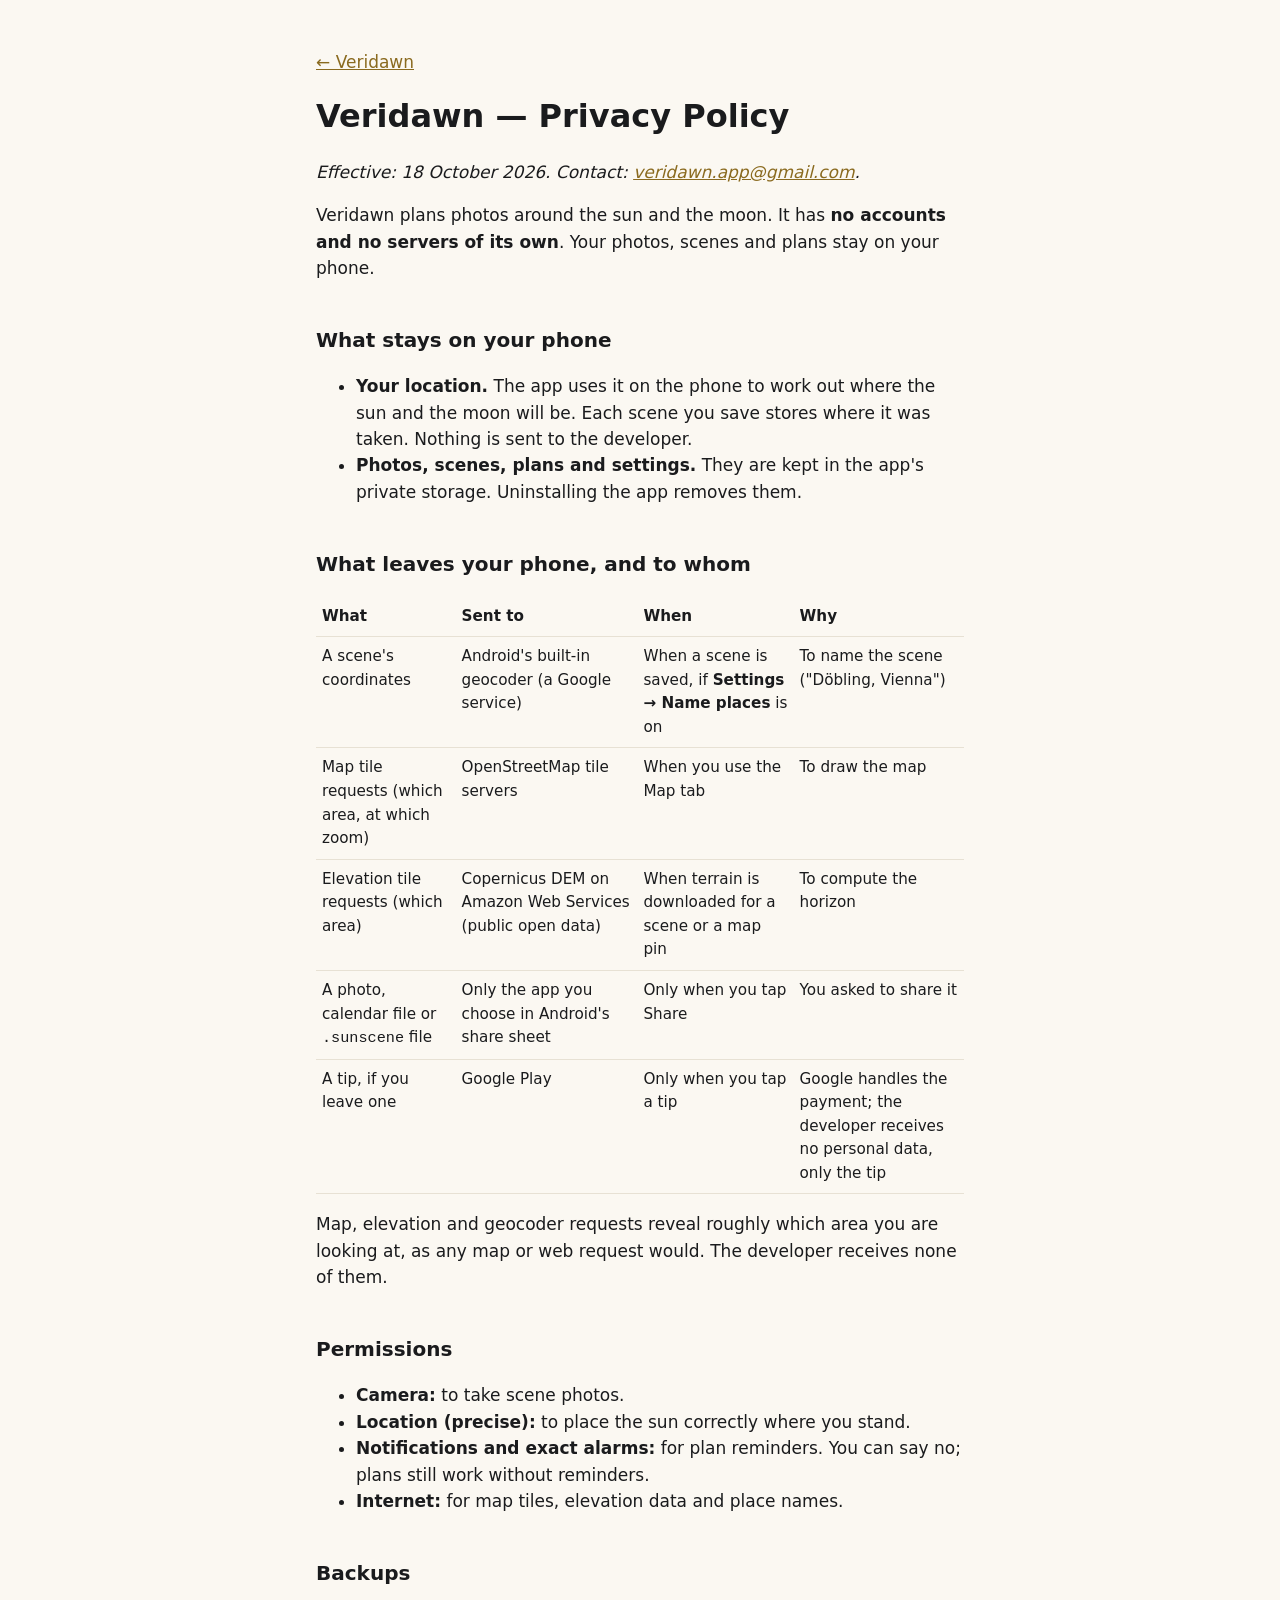
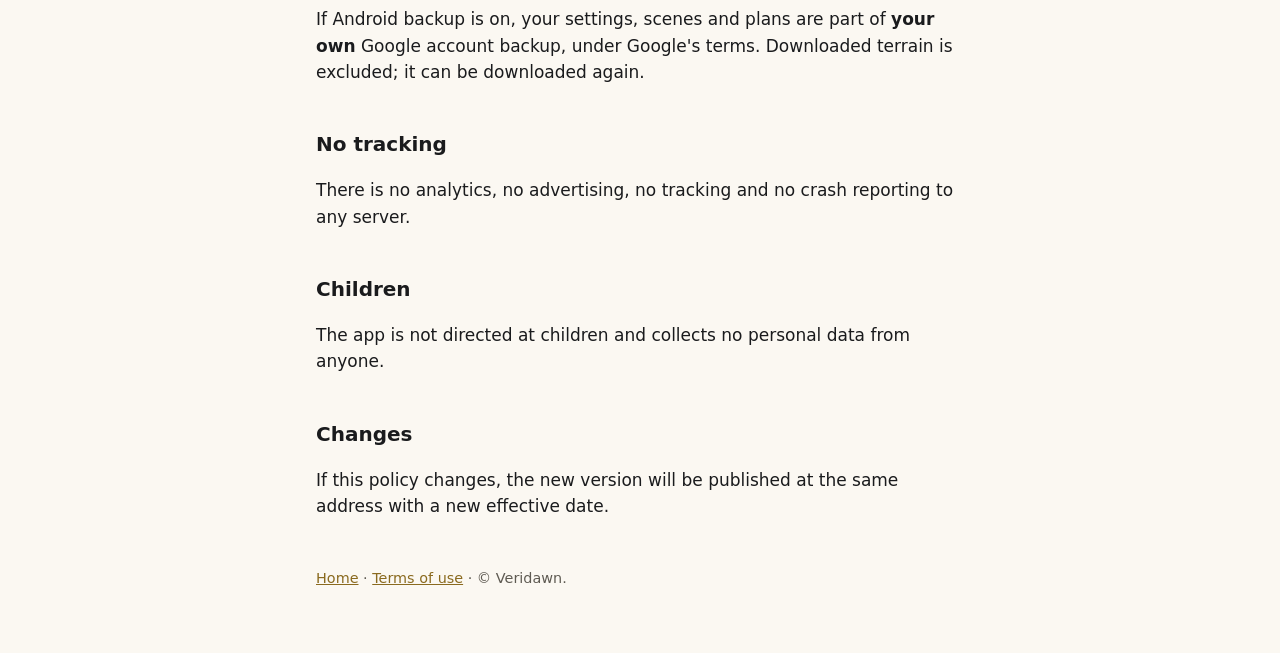
==== privacy.html @ 1ce49417 "Veridawn website" ====
<!doctype html>
<html lang="en">
<head>
  <meta charset="utf-8">
  <meta name="viewport" content="width=device-width, initial-scale=1">
  <title>Privacy policy · Veridawn</title>
  <meta name="description" content="Plan photos around the sun, the moon and the Milky Way. No ads, no tracking.">
  <link rel="icon" href="icon.png">
  <link rel="stylesheet" href="style.css">
</head>
<body>
<main>
  <p><a href="./">← Veridawn</a></p>
  <h1>Veridawn — Privacy Policy</h1>

  <p><em>Effective: 18 October 2026. Contact: <a href="mailto:veridawn.app@gmail.com">veridawn.app@gmail.com</a>.</em></p>

  <p>Veridawn plans photos around the sun and the moon. It has <strong>no accounts and no servers of its own</strong>.
    Your photos, scenes and plans stay on your phone.</p>

  <h2>What stays on your phone</h2>
  <ul>
    <li><strong>Your location.</strong> The app uses it on the phone to work out where the sun and the moon will be.
      Each scene you save stores where it was taken. Nothing is sent to the developer.</li>
    <li><strong>Photos, scenes, plans and settings.</strong> They are kept in the app's private storage. Uninstalling the
      app removes them.</li>
  </ul>

  <h2>What leaves your phone, and to whom</h2>
  <div class="table-wrap">
    <table>
      <thead>
        <tr><th>What</th><th>Sent to</th><th>When</th><th>Why</th></tr>
      </thead>
      <tbody>
        <tr><td>A scene's coordinates</td><td>Android's built-in geocoder (a Google service)</td>
          <td>When a scene is saved, if <strong>Settings → Name places</strong> is on</td>
          <td>To name the scene ("Döbling, Vienna")</td></tr>
        <tr><td>Map tile requests (which area, at which zoom)</td><td>OpenStreetMap tile servers</td>
          <td>When you use the Map tab</td><td>To draw the map</td></tr>
        <tr><td>Elevation tile requests (which area)</td><td>Copernicus DEM on Amazon Web Services (public open data)</td>
          <td>When terrain is downloaded for a scene or a map pin</td><td>To compute the horizon</td></tr>
        <tr><td>A photo, calendar file or <code>.sunscene</code> file</td><td>Only the app you choose in Android's share sheet</td>
          <td>Only when you tap Share</td><td>You asked to share it</td></tr>
        <tr><td>A tip, if you leave one</td><td>Google Play</td><td>Only when you tap a tip</td>
          <td>Google handles the payment; the developer receives no personal data, only the tip</td></tr>
      </tbody>
    </table>
  </div>

  <p>Map, elevation and geocoder requests reveal roughly which area you are looking at, as any map or web request would.
    The developer receives none of them.</p>

  <h2>Permissions</h2>
  <ul>
    <li><strong>Camera:</strong> to take scene photos.</li>
    <li><strong>Location (precise):</strong> to place the sun correctly where you stand.</li>
    <li><strong>Notifications and exact alarms:</strong> for plan reminders. You can say no; plans still work without
      reminders.</li>
    <li><strong>Internet:</strong> for map tiles, elevation data and place names.</li>
  </ul>

  <h2>Backups</h2>
  <p>If Android backup is on, your settings, scenes and plans are part of <strong>your own</strong> Google account backup,
    under Google's terms. Downloaded terrain is excluded; it can be downloaded again.</p>

  <h2>No tracking</h2>
  <p>There is no analytics, no advertising, no tracking and no crash reporting to any server.</p>

  <h2>Children</h2>
  <p>The app is not directed at children and collects no personal data from anyone.</p>

  <h2>Changes</h2>
  <p>If this policy changes, the new version will be published at the same address with a new effective date.</p>

  <footer><a href="./">Home</a> · <a href="terms.html">Terms of use</a> · © Veridawn.</footer>
</main>
</body>
</html>
---- style.css ----
:root { --bg: #FBF8F2; --fg: #1A1B1D; --muted: #5E5A52; --accent: #8A6A1F; --card: #FFFFFF; --line: #E7E1D4; --on-accent: #FFFFFF; }
@media (prefers-color-scheme: dark) {
  :root { --bg: #131416; --fg: #F1F2F4; --muted: #9EA1A8; --accent: #DDB65C; --card: #1D1E21; --line: #2A2C30; --on-accent: #131416; }
}
* { box-sizing: border-box; }
body { margin: 0; background: var(--bg); color: var(--fg); font: 17px/1.55 system-ui, -apple-system, "Segoe UI", Roboto, sans-serif; }
main { max-width: 680px; margin: 0 auto; padding: 32px 16px 64px; }
h1 { font-size: 2rem; margin: 0 0 4px; }
h2 { margin-top: 2.2em; font-size: 1.25rem; }
p.lead { color: var(--muted); font-size: 1.1rem; margin-top: 0; }
a { color: var(--accent); }
.card { background: var(--card); border: 1px solid var(--line); border-radius: 14px; padding: 16px 20px; margin: 16px 0; }
.button { display: inline-block; padding: 12px 20px; border-radius: 999px; background: var(--accent); color: var(--on-accent); text-decoration: none; font-weight: 600; }
table { border-collapse: collapse; width: 100%; font-size: 0.95rem; }
th, td { text-align: left; vertical-align: top; padding: 8px 6px; border-bottom: 1px solid var(--line); }
.table-wrap { overflow-x: auto; }
img.icon { width: 72px; height: 72px; border-radius: 18px; }
footer { margin-top: 48px; color: var(--muted); font-size: 0.9rem; }
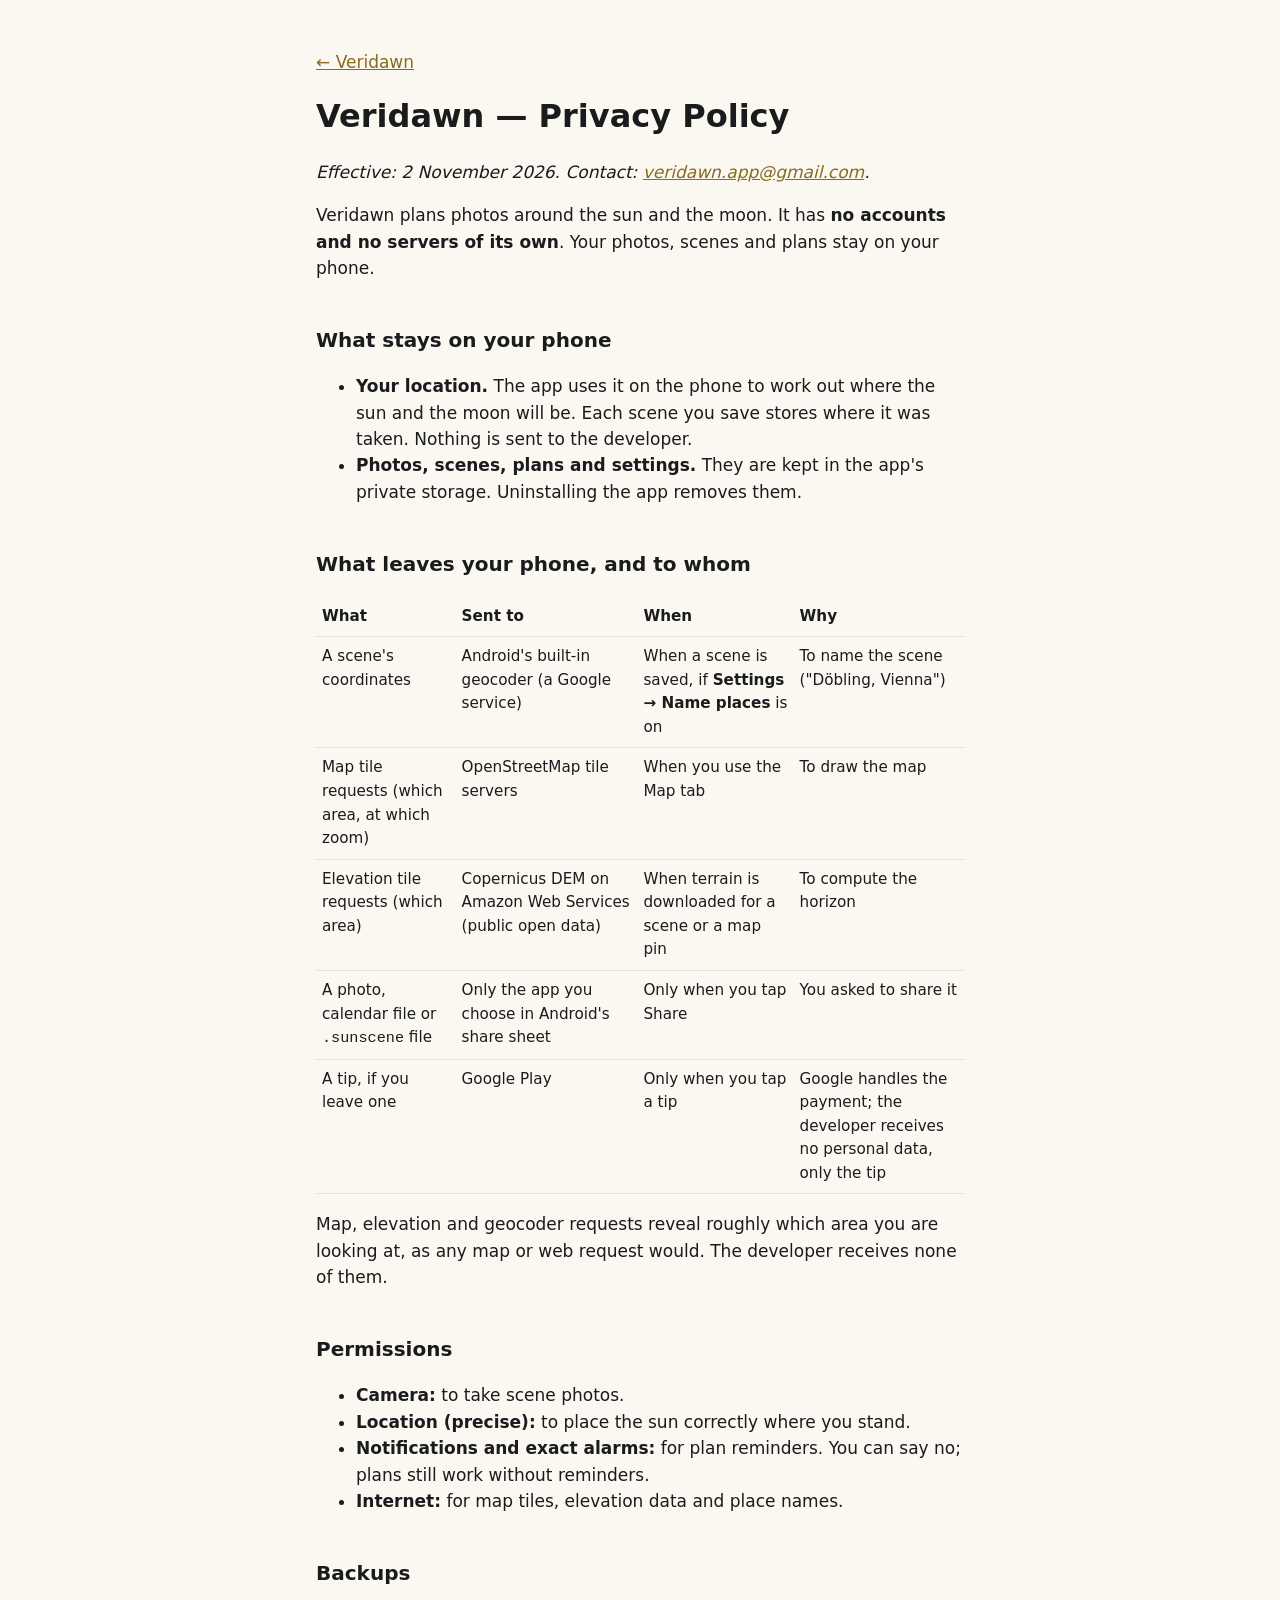
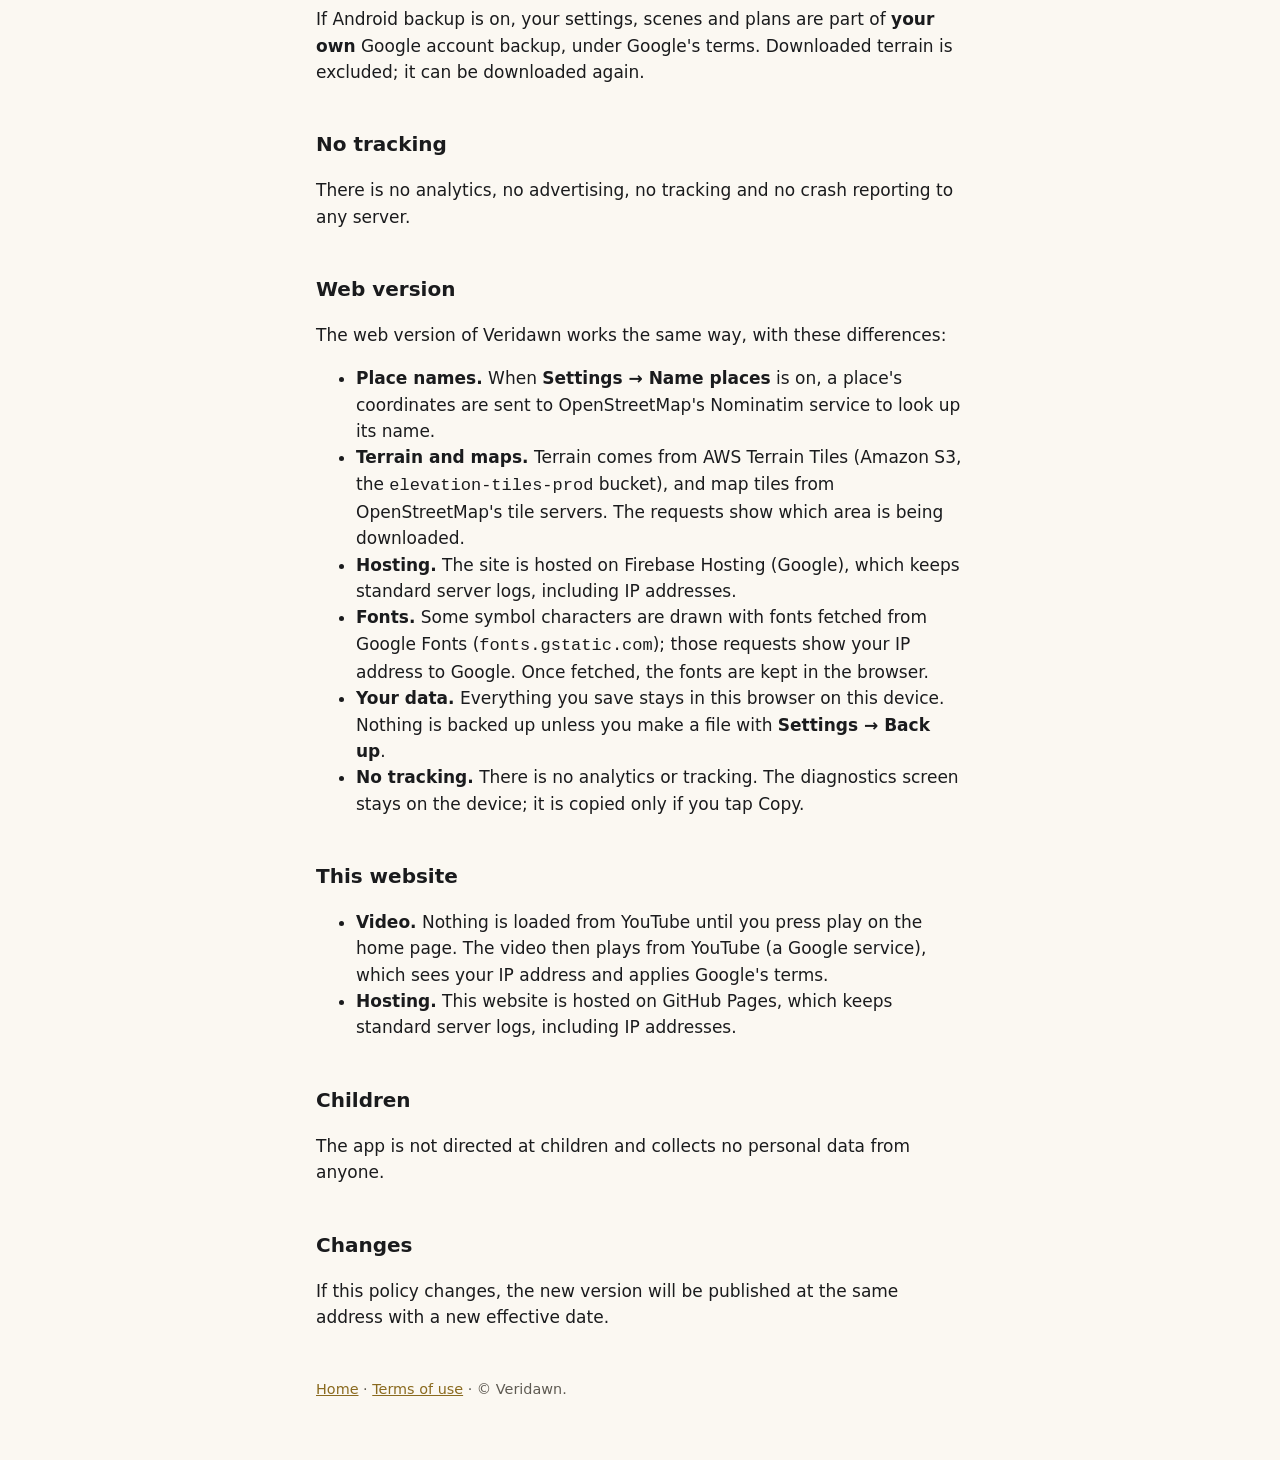
==== commit c05e04fd: "Showcase the app: video, new README, web version in the privacy policy - README now presents Veridaw" ====
--- a/privacy.html
+++ b/privacy.html
@@ -13,7 +13,7 @@
   <p><a href="./">← Veridawn</a></p>
   <h1>Veridawn — Privacy Policy</h1>
 
-  <p><em>Effective: 18 October 2026. Contact: <a href="mailto:veridawn.app@gmail.com">veridawn.app@gmail.com</a>.</em></p>
+  <p><em>Effective: 2 November 2026. Contact: <a href="mailto:veridawn.app@gmail.com">veridawn.app@gmail.com</a>.</em></p>
 
   <p>Veridawn plans photos around the sun and the moon. It has <strong>no accounts and no servers of its own</strong>.
     Your photos, scenes and plans stay on your phone.</p>
@@ -67,6 +67,33 @@
   <h2>No tracking</h2>
   <p>There is no analytics, no advertising, no tracking and no crash reporting to any server.</p>
 
+  <h2>Web version</h2>
+  <p>The web version of Veridawn works the same way, with these differences:</p>
+  <ul>
+    <li><strong>Place names.</strong> When <strong>Settings → Name places</strong> is on, a place's coordinates are sent to
+      OpenStreetMap's Nominatim service to look up its name.</li>
+    <li><strong>Terrain and maps.</strong> Terrain comes from AWS Terrain Tiles (Amazon S3, the
+      <code>elevation-tiles-prod</code> bucket), and map tiles from OpenStreetMap's tile servers. The requests show which
+      area is being downloaded.</li>
+    <li><strong>Hosting.</strong> The site is hosted on Firebase Hosting (Google), which keeps standard server logs,
+      including IP addresses.</li>
+    <li><strong>Fonts.</strong> Some symbol characters are drawn with fonts fetched from Google Fonts
+      (<code>fonts.gstatic.com</code>); those requests show your IP address to Google. Once fetched, the fonts are kept
+      in the browser.</li>
+    <li><strong>Your data.</strong> Everything you save stays in this browser on this device. Nothing is backed up unless
+      you make a file with <strong>Settings → Back up</strong>.</li>
+    <li><strong>No tracking.</strong> There is no analytics or tracking. The diagnostics screen stays on the device; it is
+      copied only if you tap Copy.</li>
+  </ul>
+
+  <h2>This website</h2>
+  <ul>
+    <li><strong>Video.</strong> Nothing is loaded from YouTube until you press play on the home page. The video then plays
+      from YouTube (a Google service), which sees your IP address and applies Google's terms.</li>
+    <li><strong>Hosting.</strong> This website is hosted on GitHub Pages, which keeps standard server logs, including IP
+      addresses.</li>
+  </ul>
+
   <h2>Children</h2>
   <p>The app is not directed at children and collects no personal data from anyone.</p>
 
--- a/style.css
+++ b/style.css
@@ -15,4 +15,9 @@
 th, td { text-align: left; vertical-align: top; padding: 8px 6px; border-bottom: 1px solid var(--line); }
 .table-wrap { overflow-x: auto; }
 img.icon { width: 72px; height: 72px; border-radius: 18px; }
+.video { display: block; position: relative; aspect-ratio: 16 / 9; margin: 20px 0; border: 1px solid var(--line); border-radius: 14px; overflow: hidden; background: #131416; }
+.video img, .video iframe { display: block; width: 100%; height: 100%; border: 0; object-fit: cover; }
+.video .play { position: absolute; left: 50%; top: 50%; width: 68px; height: 68px; margin: -34px 0 0 -34px; border-radius: 50%; background: #DDB65C; transition: transform 0.15s; }
+.video .play::after { content: ""; position: absolute; left: 26px; top: 20px; border-style: solid; border-width: 14px 0 14px 22px; border-color: transparent transparent transparent #131416; }
+.video:hover .play, .video:focus-visible .play { transform: scale(1.08); }
 footer { margin-top: 48px; color: var(--muted); font-size: 0.9rem; }
